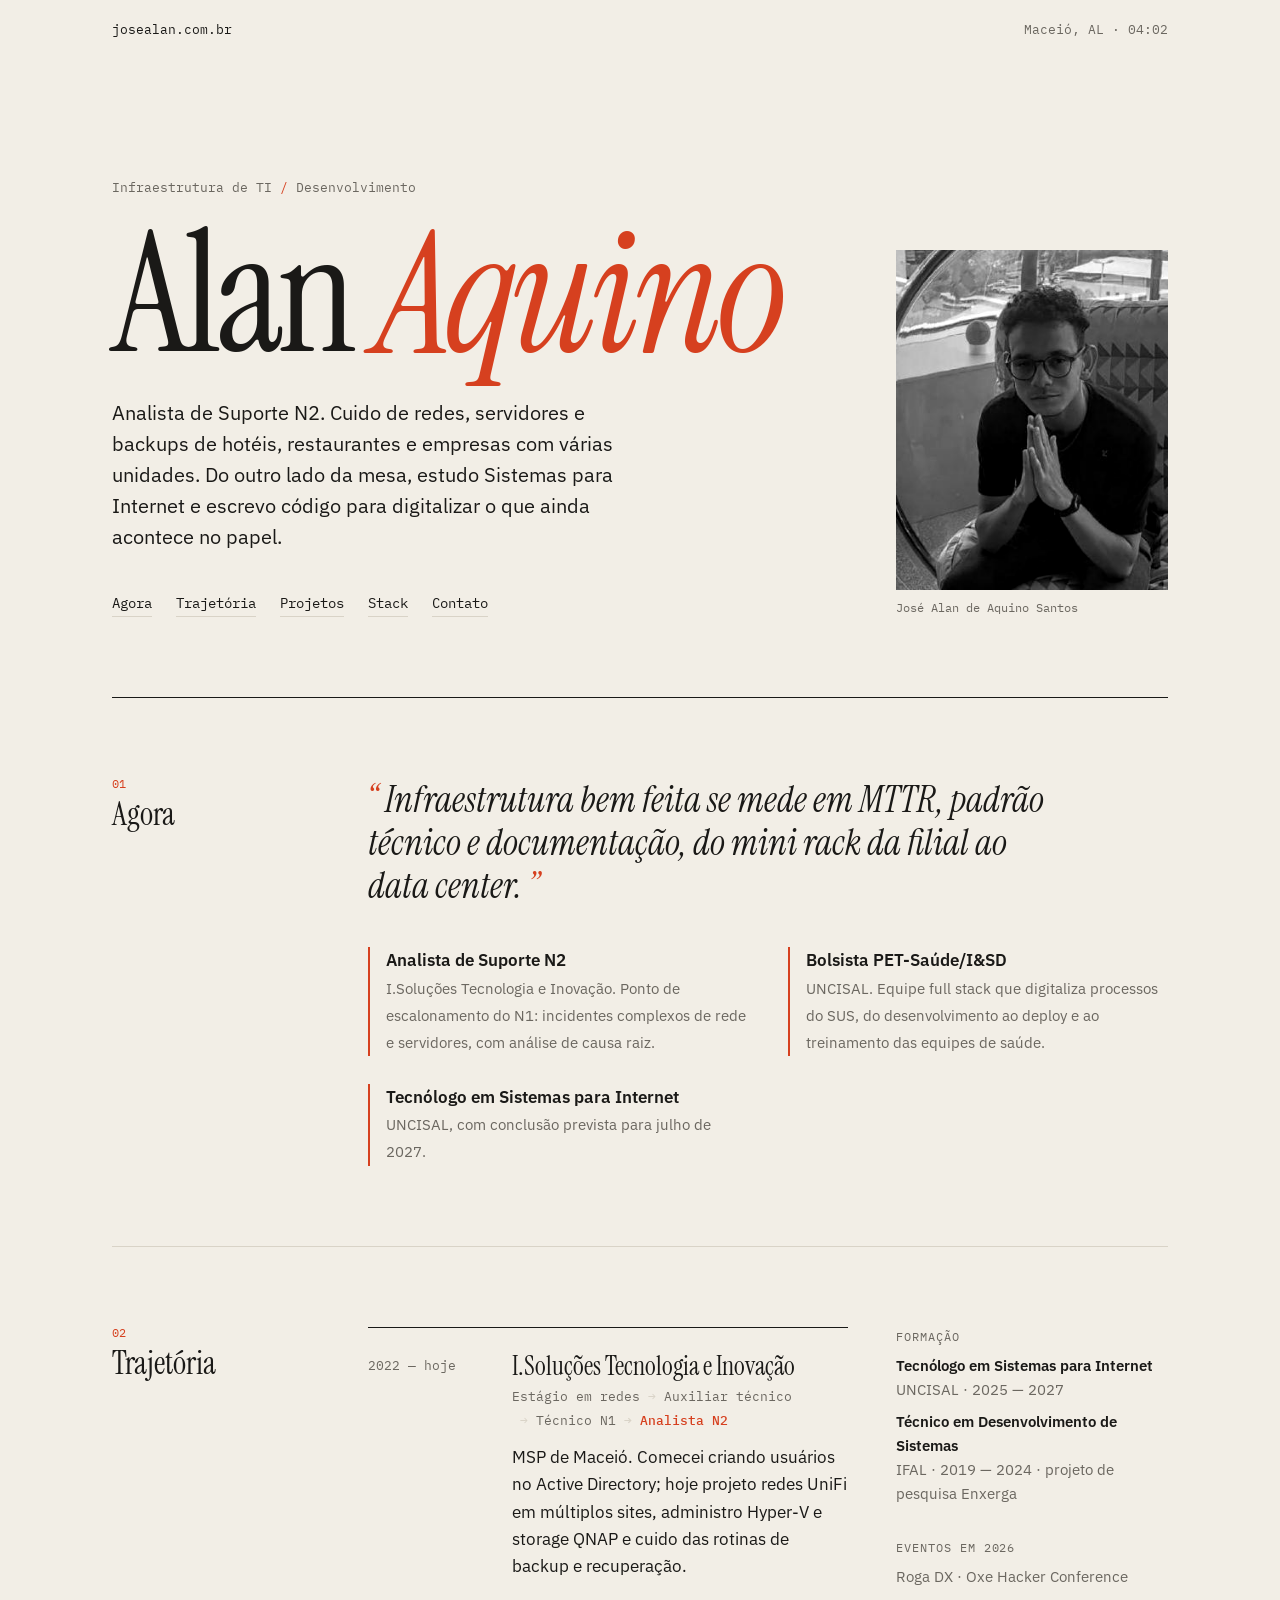
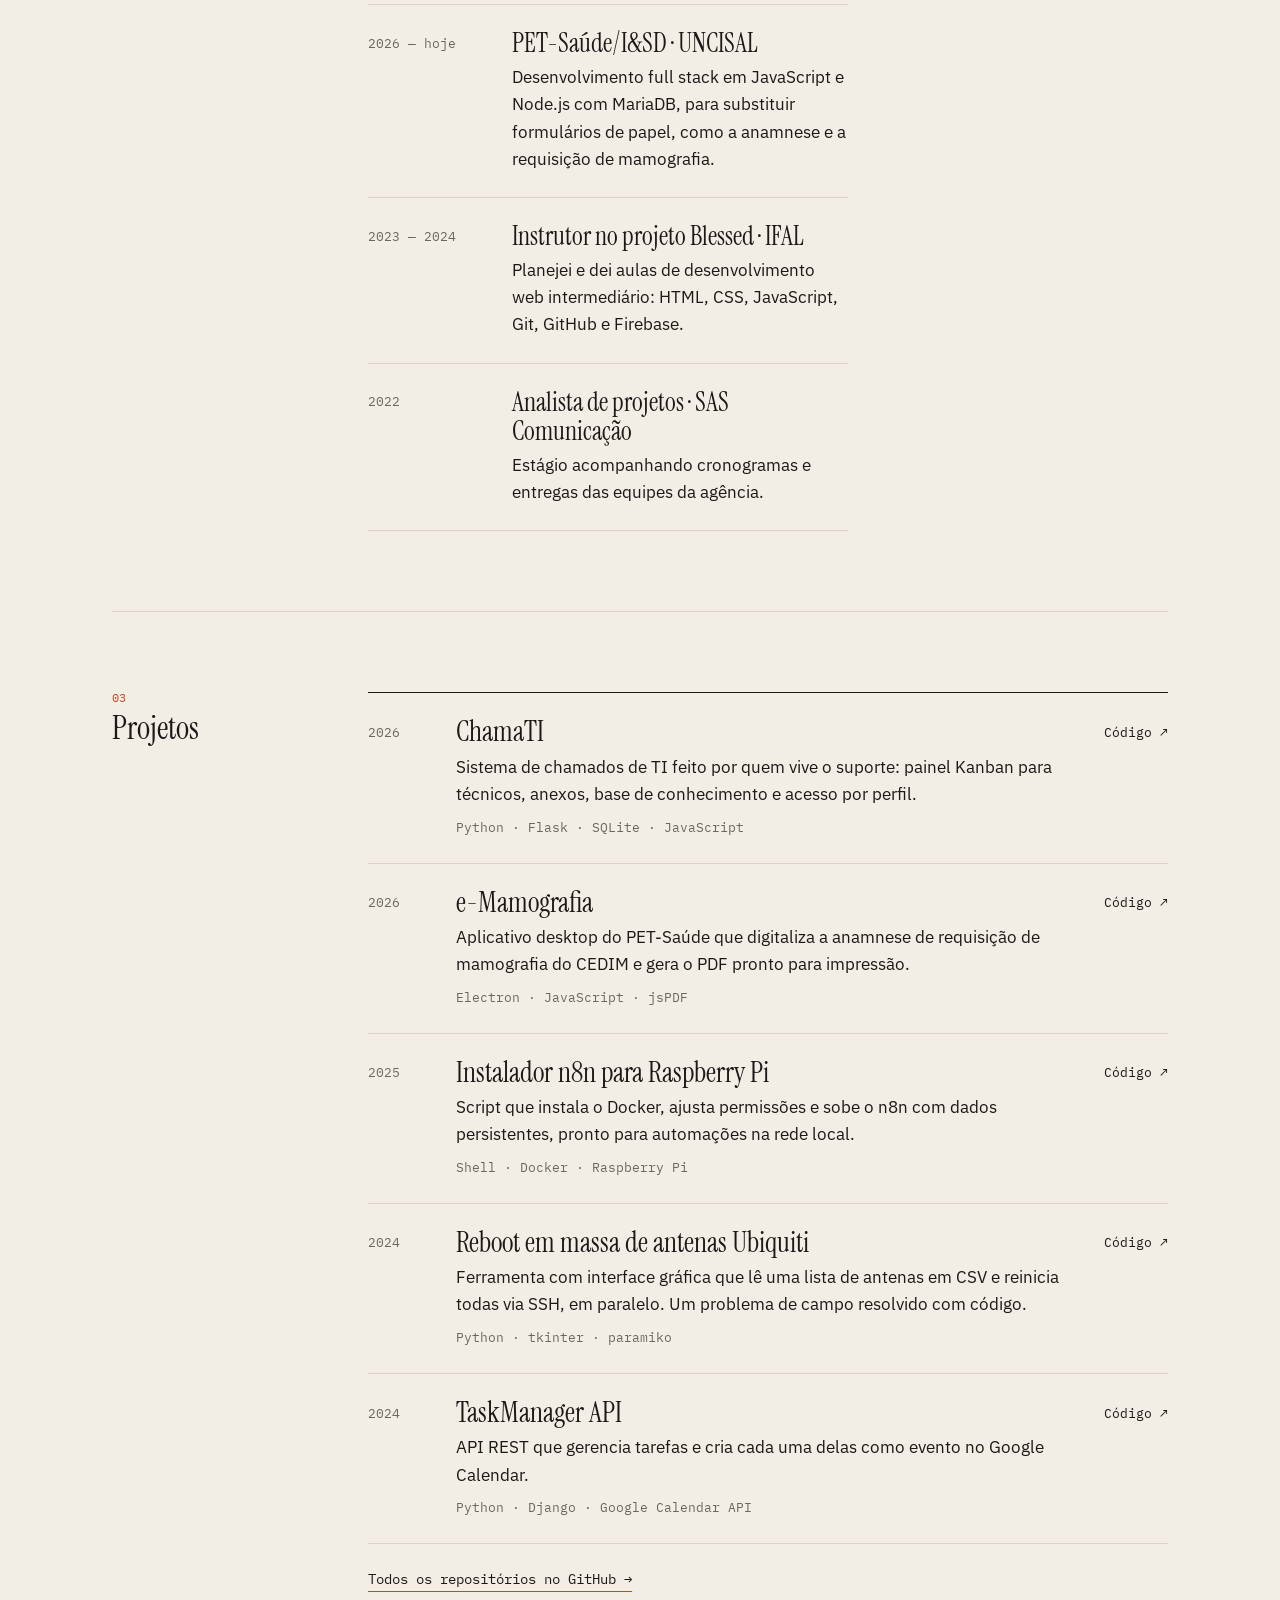
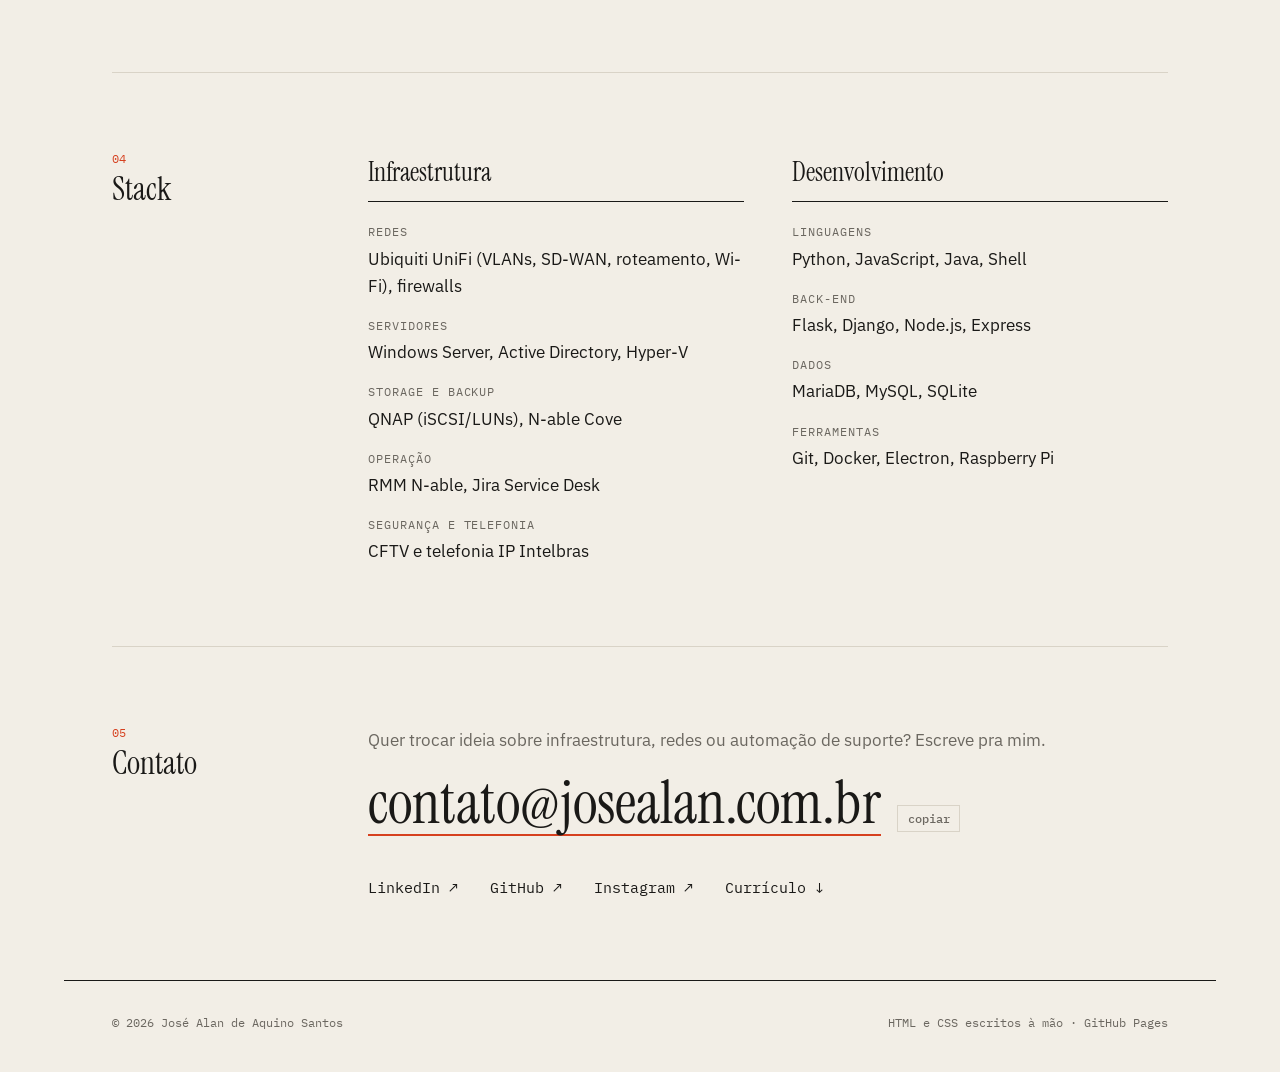
==== index.html @ c4f011cf "Primeira versão do site josealan.com.br Co-Authored-By: Claude Opus 5 <noreply@anthropic.com>" ====
<!DOCTYPE html>
<html lang="pt-BR">
<head>
  <meta charset="UTF-8">
  <meta name="viewport" content="width=device-width, initial-scale=1.0">
  <title>Alan Aquino — Infraestrutura de TI e desenvolvimento</title>
  <meta name="description" content="Alan Aquino, Analista de Suporte N2 em infraestrutura de TI e estudante de Sistemas para Internet na UNCISAL. Redes, servidores e código, em Maceió.">
  <meta name="author" content="José Alan de Aquino Santos">
  <link rel="canonical" href="https://josealan.com.br/">

  <meta property="og:type" content="profile">
  <meta property="og:title" content="Alan Aquino — Infraestrutura de TI e desenvolvimento">
  <meta property="og:description" content="Redes, servidores e código. Do mini rack ao data center. Maceió, AL.">
  <meta property="og:url" content="https://josealan.com.br/">
  <meta property="og:image" content="https://josealan.com.br/assets/alan.jpg">
  <meta property="og:locale" content="pt_BR">
  <meta name="theme-color" content="#f2eee6" media="(prefers-color-scheme: light)">
  <meta name="theme-color" content="#151412" media="(prefers-color-scheme: dark)">

  <link rel="icon" href="favicon.svg" type="image/svg+xml">
  <link rel="preconnect" href="https://fonts.googleapis.com">
  <link rel="preconnect" href="https://fonts.gstatic.com" crossorigin>
  <link href="https://fonts.googleapis.com/css2?family=IBM+Plex+Mono:wght@400;500&family=IBM+Plex+Sans:wght@400;500;600&family=Instrument+Serif:ital@0;1&display=swap" rel="stylesheet">
  <link rel="stylesheet" href="style.css">
</head>
<body>

  <header class="barra">
    <a href="/" class="barra-dominio">josealan.com.br</a>
    <span class="barra-local">Maceió, AL · <time id="relogio">--:--</time></span>
  </header>

  <main>

    <!-- ============ ABERTURA ============ -->
    <section class="abertura">
      <div class="abertura-texto">
        <p class="status">Infraestrutura de TI <span class="sep">/</span> Desenvolvimento</p>
        <h1>Alan <em>Aquino</em></h1>
        <p class="manifesto">
          Analista de Suporte N2. Cuido de redes, servidores e backups de hotéis,
          restaurantes e empresas com várias unidades. Do outro lado da mesa, estudo
          Sistemas para Internet e escrevo código para digitalizar o que ainda
          acontece no papel.
        </p>
        <nav class="atalhos" aria-label="Seções">
          <a href="#agora">Agora</a>
          <a href="#trajetoria">Trajetória</a>
          <a href="#projetos">Projetos</a>
          <a href="#stack">Stack</a>
          <a href="#contato">Contato</a>
        </nav>
      </div>

      <figure class="retrato">
        <img src="assets/alan.jpg" alt="Foto de Alan Aquino em preto e branco" width="400" height="400">
        <figcaption>José Alan de Aquino Santos</figcaption>
      </figure>
    </section>

    <!-- ============ AGORA ============ -->
    <section id="agora" class="bloco">
      <h2 class="rotulo"><span>01</span>Agora</h2>
      <div>
        <blockquote class="citacao">
          Infraestrutura bem feita se mede em MTTR, padrão técnico e documentação,
          do mini rack da filial ao data center.
        </blockquote>
        <ul class="agora">
          <li>
            <strong>Analista de Suporte N2</strong>
            <span>I.Soluções Tecnologia e Inovação. Ponto de escalonamento do N1: incidentes complexos de rede e servidores, com análise de causa raiz.</span>
          </li>
          <li>
            <strong>Bolsista PET-Saúde/I&amp;SD</strong>
            <span>UNCISAL. Equipe full stack que digitaliza processos do SUS, do desenvolvimento ao deploy e ao treinamento das equipes de saúde.</span>
          </li>
          <li>
            <strong>Tecnólogo em Sistemas para Internet</strong>
            <span>UNCISAL, com conclusão prevista para julho de 2027.</span>
          </li>
        </ul>
      </div>
    </section>

    <!-- ============ TRAJETÓRIA ============ -->
    <section id="trajetoria" class="bloco">
      <h2 class="rotulo"><span>02</span>Trajetória</h2>

      <div class="trajetoria">
        <ol class="linha-tempo">
          <li>
            <span class="periodo">2022 — hoje</span>
            <div>
              <h3>I.Soluções Tecnologia e Inovação</h3>
              <p class="subida">
                <span>Estágio em redes</span>
                <span>Auxiliar técnico</span>
                <span>Técnico N1</span>
                <span class="atual">Analista N2</span>
              </p>
              <p>MSP de Maceió. Comecei criando usuários no Active Directory; hoje projeto redes UniFi em múltiplos sites, administro Hyper-V e storage QNAP e cuido das rotinas de backup e recuperação.</p>
            </div>
          </li>
          <li>
            <span class="periodo">2026 — hoje</span>
            <div>
              <h3>PET-Saúde/I&amp;SD · UNCISAL</h3>
              <p>Desenvolvimento full stack em JavaScript e Node.js com MariaDB, para substituir formulários de papel, como a anamnese e a requisição de mamografia.</p>
            </div>
          </li>
          <li>
            <span class="periodo">2023 — 2024</span>
            <div>
              <h3>Instrutor no projeto Blessed · IFAL</h3>
              <p>Planejei e dei aulas de desenvolvimento web intermediário: HTML, CSS, JavaScript, Git, GitHub e Firebase.</p>
            </div>
          </li>
          <li>
            <span class="periodo">2022</span>
            <div>
              <h3>Analista de projetos · SAS Comunicação</h3>
              <p>Estágio acompanhando cronogramas e entregas das equipes da agência.</p>
            </div>
          </li>
        </ol>

        <dl class="formacao">
          <div>
            <dt>Formação</dt>
            <dd><strong>Tecnólogo em Sistemas para Internet</strong><br>UNCISAL · 2025 — 2027</dd>
            <dd><strong>Técnico em Desenvolvimento de Sistemas</strong><br>IFAL · 2019 — 2024 · projeto de pesquisa Enxerga</dd>
          </div>
          <div>
            <dt>Eventos em 2026</dt>
            <dd>Roga DX · Oxe Hacker Conference</dd>
          </div>
        </dl>
      </div>
    </section>

    <!-- ============ PROJETOS ============ -->
    <section id="projetos" class="bloco">
      <h2 class="rotulo"><span>03</span>Projetos</h2>

      <ol class="projetos">
        <li class="projeto">
          <span class="projeto-ano">2026</span>
          <div class="projeto-corpo">
            <h3>ChamaTI</h3>
            <p>Sistema de chamados de TI feito por quem vive o suporte: painel Kanban para técnicos, anexos, base de conhecimento e acesso por perfil.</p>
            <p class="projeto-stack">Python · Flask · SQLite · JavaScript</p>
          </div>
          <div class="projeto-links">
            <a href="https://github.com/Alanz0ka/ChamaTI" target="_blank" rel="noopener">Código ↗</a>
          </div>
        </li>

        <li class="projeto">
          <span class="projeto-ano">2026</span>
          <div class="projeto-corpo">
            <h3>e-Mamografia</h3>
            <p>Aplicativo desktop do PET-Saúde que digitaliza a anamnese de requisição de mamografia do CEDIM e gera o PDF pronto para impressão.</p>
            <p class="projeto-stack">Electron · JavaScript · jsPDF</p>
          </div>
          <div class="projeto-links">
            <a href="https://github.com/Alanz0ka/e-Mamografia" target="_blank" rel="noopener">Código ↗</a>
          </div>
        </li>

        <li class="projeto">
          <span class="projeto-ano">2025</span>
          <div class="projeto-corpo">
            <h3>Instalador n8n para Raspberry Pi</h3>
            <p>Script que instala o Docker, ajusta permissões e sobe o n8n com dados persistentes, pronto para automações na rede local.</p>
            <p class="projeto-stack">Shell · Docker · Raspberry Pi</p>
          </div>
          <div class="projeto-links">
            <a href="https://github.com/Alanz0ka/Script-n8n-docker" target="_blank" rel="noopener">Código ↗</a>
          </div>
        </li>

        <li class="projeto">
          <span class="projeto-ano">2024</span>
          <div class="projeto-corpo">
            <h3>Reboot em massa de antenas Ubiquiti</h3>
            <p>Ferramenta com interface gráfica que lê uma lista de antenas em CSV e reinicia todas via SSH, em paralelo. Um problema de campo resolvido com código.</p>
            <p class="projeto-stack">Python · tkinter · paramiko</p>
          </div>
          <div class="projeto-links">
            <a href="https://github.com/Alanz0ka/reboot-ubiquiti-ssh" target="_blank" rel="noopener">Código ↗</a>
          </div>
        </li>

        <li class="projeto">
          <span class="projeto-ano">2024</span>
          <div class="projeto-corpo">
            <h3>TaskManager API</h3>
            <p>API REST que gerencia tarefas e cria cada uma delas como evento no Google Calendar.</p>
            <p class="projeto-stack">Python · Django · Google Calendar API</p>
          </div>
          <div class="projeto-links">
            <a href="https://github.com/Alanz0ka/TaskManager" target="_blank" rel="noopener">Código ↗</a>
          </div>
        </li>
      </ol>

      <a class="mais" href="https://github.com/Alanz0ka?tab=repositories" target="_blank" rel="noopener">
        Todos os repositórios no GitHub <span aria-hidden="true">→</span>
      </a>
    </section>

    <!-- ============ STACK ============ -->
    <section id="stack" class="bloco">
      <h2 class="rotulo"><span>04</span>Stack</h2>
      <div class="stack">
        <div>
          <h3 class="stack-titulo">Infraestrutura</h3>
          <dl class="ferramentas">
            <div><dt>Redes</dt><dd>Ubiquiti UniFi (VLANs, SD-WAN, roteamento, Wi-Fi), firewalls</dd></div>
            <div><dt>Servidores</dt><dd>Windows Server, Active Directory, Hyper-V</dd></div>
            <div><dt>Storage e backup</dt><dd>QNAP (iSCSI/LUNs), N-able Cove</dd></div>
            <div><dt>Operação</dt><dd>RMM N-able, Jira Service Desk</dd></div>
            <div><dt>Segurança e telefonia</dt><dd>CFTV e telefonia IP Intelbras</dd></div>
          </dl>
        </div>
        <div>
          <h3 class="stack-titulo">Desenvolvimento</h3>
          <dl class="ferramentas">
            <div><dt>Linguagens</dt><dd>Python, JavaScript, Java, Shell</dd></div>
            <div><dt>Back-end</dt><dd>Flask, Django, Node.js, Express</dd></div>
            <div><dt>Dados</dt><dd>MariaDB, MySQL, SQLite</dd></div>
            <div><dt>Ferramentas</dt><dd>Git, Docker, Electron, Raspberry Pi</dd></div>
          </dl>
        </div>
      </div>
    </section>

    <!-- ============ CONTATO ============ -->
    <section id="contato" class="bloco">
      <h2 class="rotulo"><span>05</span>Contato</h2>
      <div class="contato">
        <p class="contato-chamada">Quer trocar ideia sobre infraestrutura, redes ou automação de suporte? Escreve pra mim.</p>
        <div class="email">
          <a href="mailto:contato@josealan.com.br" class="email-link">contato@josealan.com.br</a>
          <button type="button" class="copiar" data-copiar="contato@josealan.com.br">copiar</button>
        </div>
        <ul class="redes">
          <li><a href="https://www.linkedin.com/in/josealandeaquinosantos/" target="_blank" rel="noopener">LinkedIn ↗</a></li>
          <li><a href="https://github.com/Alanz0ka" target="_blank" rel="noopener">GitHub ↗</a></li>
          <li><a href="https://www.instagram.com/lanzoka.dev/" target="_blank" rel="noopener">Instagram ↗</a></li>
          <li><a href="https://drive.google.com/uc?export=download&amp;id=14lm5nJvpUezEFCo9PQNAXVbqBqvDY-wQ" target="_blank" rel="noopener">Currículo ↓</a></li>
        </ul>
      </div>
    </section>

  </main>

  <footer class="rodape">
    <span>© <span id="ano">2026</span> José Alan de Aquino Santos</span>
    <span>HTML e CSS escritos à mão · GitHub Pages</span>
  </footer>

  <script src="script.js" defer></script>
</body>
</html>
---- style.css ----
/* ------------------------------------------------------------
   josealan.com.br
   Papel + tinta + um vermelho. Nada de gradiente.
   ------------------------------------------------------------ */

:root {
  --papel: #f2eee6;
  --tinta: #1a1917;
  --lapis: #6b6760;
  --linha: #d9d3c7;
  --marca: #d6401f;

  --serif: "Instrument Serif", Georgia, "Times New Roman", serif;
  --sans: "IBM Plex Sans", system-ui, -apple-system, sans-serif;
  --mono: "IBM Plex Mono", ui-monospace, "SF Mono", Menlo, monospace;

  --largura: 72rem;
  --margem: clamp(1.25rem, 4vw, 3rem);
}

@media (prefers-color-scheme: dark) {
  :root {
    --papel: #151412;
    --tinta: #ece7dc;
    --lapis: #9a948a;
    --linha: #2e2c28;
    --marca: #ff6a45;
  }
}

*, *::before, *::after { box-sizing: border-box; }

html { scroll-behavior: smooth; }

body {
  margin: 0;
  background: var(--papel);
  color: var(--tinta);
  font-family: var(--sans);
  font-size: 1.0625rem;
  line-height: 1.6;
  -webkit-font-smoothing: antialiased;
}

::selection { background: var(--marca); color: var(--papel); }

a { color: inherit; }

:focus-visible {
  outline: 2px solid var(--marca);
  outline-offset: 3px;
}

/* ---------- Barra superior ---------- */

.barra {
  display: flex;
  justify-content: space-between;
  gap: 1rem;
  max-width: var(--largura);
  margin: 0 auto;
  padding: 1.25rem var(--margem);
  font-family: var(--mono);
  font-size: 0.8125rem;
  color: var(--lapis);
}

.barra-dominio { text-decoration: none; color: var(--tinta); }

main {
  max-width: var(--largura);
  margin: 0 auto;
  padding: 0 var(--margem);
}

/* ---------- Abertura ---------- */

.abertura {
  display: grid;
  grid-template-columns: 1fr auto;
  align-items: end;
  gap: clamp(2rem, 6vw, 5rem);
  padding: clamp(3rem, 10vw, 7rem) 0 clamp(3rem, 7vw, 5rem);
  border-bottom: 1px solid var(--tinta);
}

.status {
  display: inline-flex;
  align-items: center;
  gap: 0.5rem;
  margin: 0 0 1.5rem;
  font-family: var(--mono);
  font-size: 0.8125rem;
  color: var(--lapis);
}

.status .sep { color: var(--marca); }

h1 {
  margin: 0;
  font-family: var(--serif);
  font-weight: 400;
  font-size: clamp(4rem, 14vw, 10.5rem);
  line-height: 0.85;
  letter-spacing: -0.03em;
}

h1 em {
  font-style: italic;
  color: var(--marca);
}

.manifesto {
  max-width: 34rem;
  margin: 2rem 0 0;
  font-size: clamp(1.0625rem, 1.6vw, 1.25rem);
  line-height: 1.55;
}

.atalhos {
  display: flex;
  flex-wrap: wrap;
  gap: 0.25rem 1.5rem;
  margin-top: 2.5rem;
  font-family: var(--mono);
  font-size: 0.875rem;
}

.atalhos a {
  text-decoration: none;
  border-bottom: 1px solid var(--linha);
  padding-bottom: 1px;
}

.atalhos a:hover { border-color: var(--marca); color: var(--marca); }

.retrato {
  margin: 0;
  width: clamp(11rem, 22vw, 17rem);
}

.retrato img {
  display: block;
  width: 100%;
  height: auto;
  aspect-ratio: 4 / 5;
  object-fit: cover;
  object-position: 50% 30%;
  filter: grayscale(1) contrast(1.05);
}

.retrato figcaption {
  margin-top: 0.5rem;
  font-family: var(--mono);
  font-size: 0.75rem;
  color: var(--lapis);
}

/* ---------- Blocos numerados ---------- */

.bloco {
  display: grid;
  grid-template-columns: 14rem 1fr;
  gap: 1.5rem 2rem;
  padding: clamp(3rem, 7vw, 5rem) 0;
  border-bottom: 1px solid var(--linha);
  scroll-margin-top: 1rem;
}

.bloco:last-child { border-bottom: 0; }

.rotulo {
  margin: 0;
  font-family: var(--serif);
  font-weight: 400;
  font-size: 2rem;
  line-height: 1;
}

.rotulo span {
  display: block;
  margin-bottom: 0.5rem;
  font-family: var(--mono);
  font-size: 0.75rem;
  color: var(--marca);
}

/* ---------- Agora ---------- */

.agora {
  margin: 0;
  padding: 0;
  list-style: none;
  display: grid;
  grid-template-columns: repeat(auto-fit, minmax(17rem, 1fr));
  gap: 1.75rem 2.5rem;
}

.agora li {
  padding-left: 1rem;
  border-left: 2px solid var(--marca);
}

.agora strong {
  display: block;
  font-weight: 600;
}

.agora span { color: var(--lapis); font-size: 0.9375rem; }

.citacao {
  margin: 0 0 2.5rem;
  max-width: 44rem;
  font-family: var(--serif);
  font-style: italic;
  font-size: clamp(1.5rem, 3.2vw, 2.25rem);
  line-height: 1.2;
}

.citacao::before { content: "“"; color: var(--marca); }
.citacao::after { content: "”"; color: var(--marca); }

/* ---------- Trajetória ---------- */

.trajetoria {
  display: grid;
  grid-template-columns: 1fr 17rem;
  gap: 2.5rem 3rem;
}

.linha-tempo {
  margin: 0;
  padding: 0;
  list-style: none;
  border-top: 1px solid var(--tinta);
}

.linha-tempo > li {
  display: grid;
  grid-template-columns: 7.5rem 1fr;
  gap: 0.25rem 1.5rem;
  padding: 1.5rem 0;
  border-bottom: 1px solid var(--linha);
}

.periodo {
  font-family: var(--mono);
  font-size: 0.8125rem;
  color: var(--lapis);
  padding-top: 0.3rem;
}

.linha-tempo h3 {
  margin: 0 0 0.35rem;
  font-family: var(--serif);
  font-weight: 400;
  font-size: 1.6rem;
  line-height: 1.15;
}

.linha-tempo p { margin: 0; max-width: 38rem; }

.subida {
  display: flex;
  flex-wrap: wrap;
  gap: 0.25rem 0;
  margin: 0.15rem 0 0.75rem !important;
  font-family: var(--mono);
  font-size: 0.8125rem;
  color: var(--lapis);
}

.subida span + span::before {
  content: "→";
  margin: 0 0.5rem;
  color: var(--linha);
}

.subida .atual { color: var(--marca); font-weight: 500; }

.formacao { margin: 0; display: grid; gap: 2rem; align-content: start; }

.formacao dt {
  font-family: var(--mono);
  font-size: 0.75rem;
  text-transform: uppercase;
  letter-spacing: 0.08em;
  color: var(--lapis);
}

.formacao dd {
  margin: 0.5rem 0 0;
  font-size: 0.9375rem;
  color: var(--lapis);
}

.formacao dd strong { color: var(--tinta); font-weight: 600; }

/* ---------- Stack ---------- */

.stack {
  display: grid;
  grid-template-columns: repeat(auto-fit, minmax(19rem, 1fr));
  gap: 2.5rem 3rem;
}

.stack-titulo {
  margin: 0 0 1.25rem;
  padding-bottom: 0.5rem;
  border-bottom: 1px solid var(--tinta);
  font-family: var(--serif);
  font-weight: 400;
  font-size: 1.6rem;
}

.stack .ferramentas { grid-template-columns: 1fr; gap: 1rem; }

/* ---------- Projetos ---------- */

.projetos {
  margin: 0;
  padding: 0;
  list-style: none;
  border-top: 1px solid var(--tinta);
}

.projeto {
  display: grid;
  grid-template-columns: 4rem 1fr auto;
  gap: 0.5rem 1.5rem;
  padding: 1.5rem 0;
  border-bottom: 1px solid var(--linha);
  transition: padding 0.2s ease;
}

.projeto:hover { padding-left: 0.75rem; }

.projeto-ano {
  font-family: var(--mono);
  font-size: 0.8125rem;
  color: var(--lapis);
  padding-top: 0.35rem;
}

.projeto h3 {
  margin: 0 0 0.35rem;
  font-family: var(--serif);
  font-weight: 400;
  font-size: 1.75rem;
  line-height: 1.1;
}

.projeto:hover h3 { color: var(--marca); }

.projeto p {
  margin: 0;
  max-width: 40rem;
}

.projeto-stack {
  margin-top: 0.6rem !important;
  font-family: var(--mono);
  font-size: 0.8125rem;
  color: var(--lapis);
}

.projeto-links {
  display: flex;
  flex-direction: column;
  align-items: flex-end;
  gap: 0.35rem;
  padding-top: 0.35rem;
  font-family: var(--mono);
  font-size: 0.8125rem;
  white-space: nowrap;
}

.projeto-links a { text-decoration: none; }
.projeto-links a:hover { color: var(--marca); text-decoration: underline; }

.mais {
  grid-column: 2;
  justify-self: start;
  font-family: var(--mono);
  font-size: 0.875rem;
  text-decoration: none;
  border-bottom: 1px solid var(--marca);
}

.mais:hover { color: var(--marca); }

/* ---------- Ferramentas ---------- */

.ferramentas {
  margin: 0;
  display: grid;
  grid-template-columns: repeat(auto-fit, minmax(13rem, 1fr));
  gap: 1.75rem 2rem;
}

.ferramentas dt {
  font-family: var(--mono);
  font-size: 0.75rem;
  text-transform: uppercase;
  letter-spacing: 0.08em;
  color: var(--lapis);
}

.ferramentas dd { margin: 0.25rem 0 0; }

/* ---------- Contato ---------- */

.contato-chamada {
  margin: 0 0 1rem;
  color: var(--lapis);
}

.email {
  display: flex;
  flex-wrap: wrap;
  align-items: baseline;
  gap: 0.5rem 1rem;
}

.email-link {
  font-family: var(--serif);
  font-size: clamp(1.75rem, 5.5vw, 3.75rem);
  line-height: 1.1;
  text-decoration: none;
  overflow-wrap: anywhere;
  background-image: linear-gradient(var(--marca), var(--marca));
  background-size: 100% 2px;
  background-position: 0 100%;
  background-repeat: no-repeat;
}

.email-link:hover { color: var(--marca); }

.copiar {
  font: 500 0.75rem var(--mono);
  color: var(--lapis);
  background: none;
  border: 1px solid var(--linha);
  padding: 0.3rem 0.6rem;
  cursor: pointer;
}

.copiar:hover { color: var(--tinta); border-color: var(--tinta); }

.redes {
  display: flex;
  flex-wrap: wrap;
  gap: 0.5rem 2rem;
  margin: 2.5rem 0 0;
  padding: 0;
  list-style: none;
  font-family: var(--mono);
  font-size: 0.9375rem;
}

.redes a { text-decoration: none; }
.redes a:hover { color: var(--marca); text-decoration: underline; }

/* ---------- Rodapé ---------- */

.rodape {
  display: flex;
  flex-wrap: wrap;
  justify-content: space-between;
  gap: 0.5rem 1rem;
  max-width: var(--largura);
  margin: 0 auto;
  padding: 2rem var(--margem) 2.5rem;
  border-top: 1px solid var(--tinta);
  font-family: var(--mono);
  font-size: 0.75rem;
  color: var(--lapis);
}

/* ---------- Telas menores ---------- */

@media (max-width: 64rem) {
  .trajetoria { grid-template-columns: 1fr; }
}

@media (max-width: 52rem) {
  .bloco { grid-template-columns: 1fr; }
  .mais { grid-column: 1; }
}

@media (max-width: 40rem) {
  .abertura { grid-template-columns: 1fr; }
  .retrato { order: -1; width: 8rem; }
  .projeto,
  .linha-tempo > li { grid-template-columns: 1fr; }
  .projeto-links { flex-direction: row; align-items: flex-start; gap: 1.25rem; }
  .projeto:hover { padding-left: 0; }
}

@media (prefers-reduced-motion: reduce) {
  html { scroll-behavior: auto; }
  .projeto { transition: none; }
}
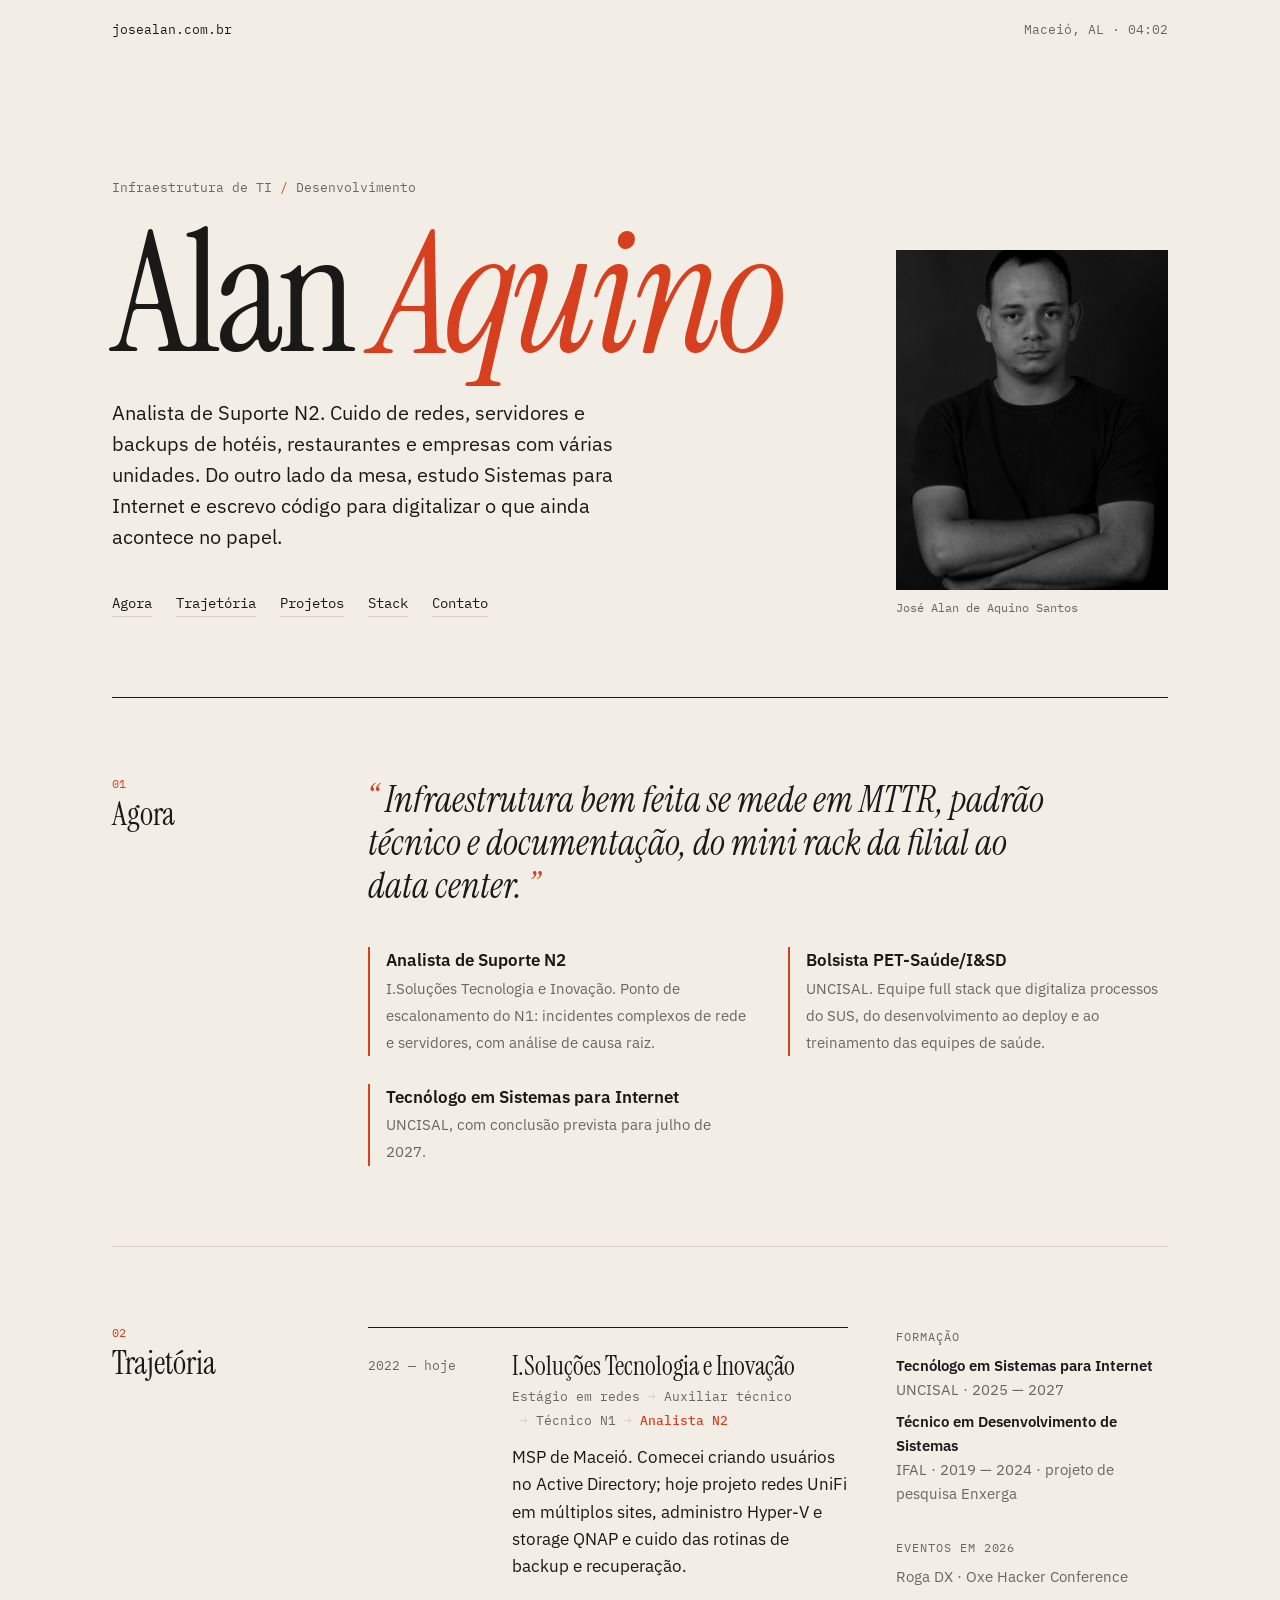
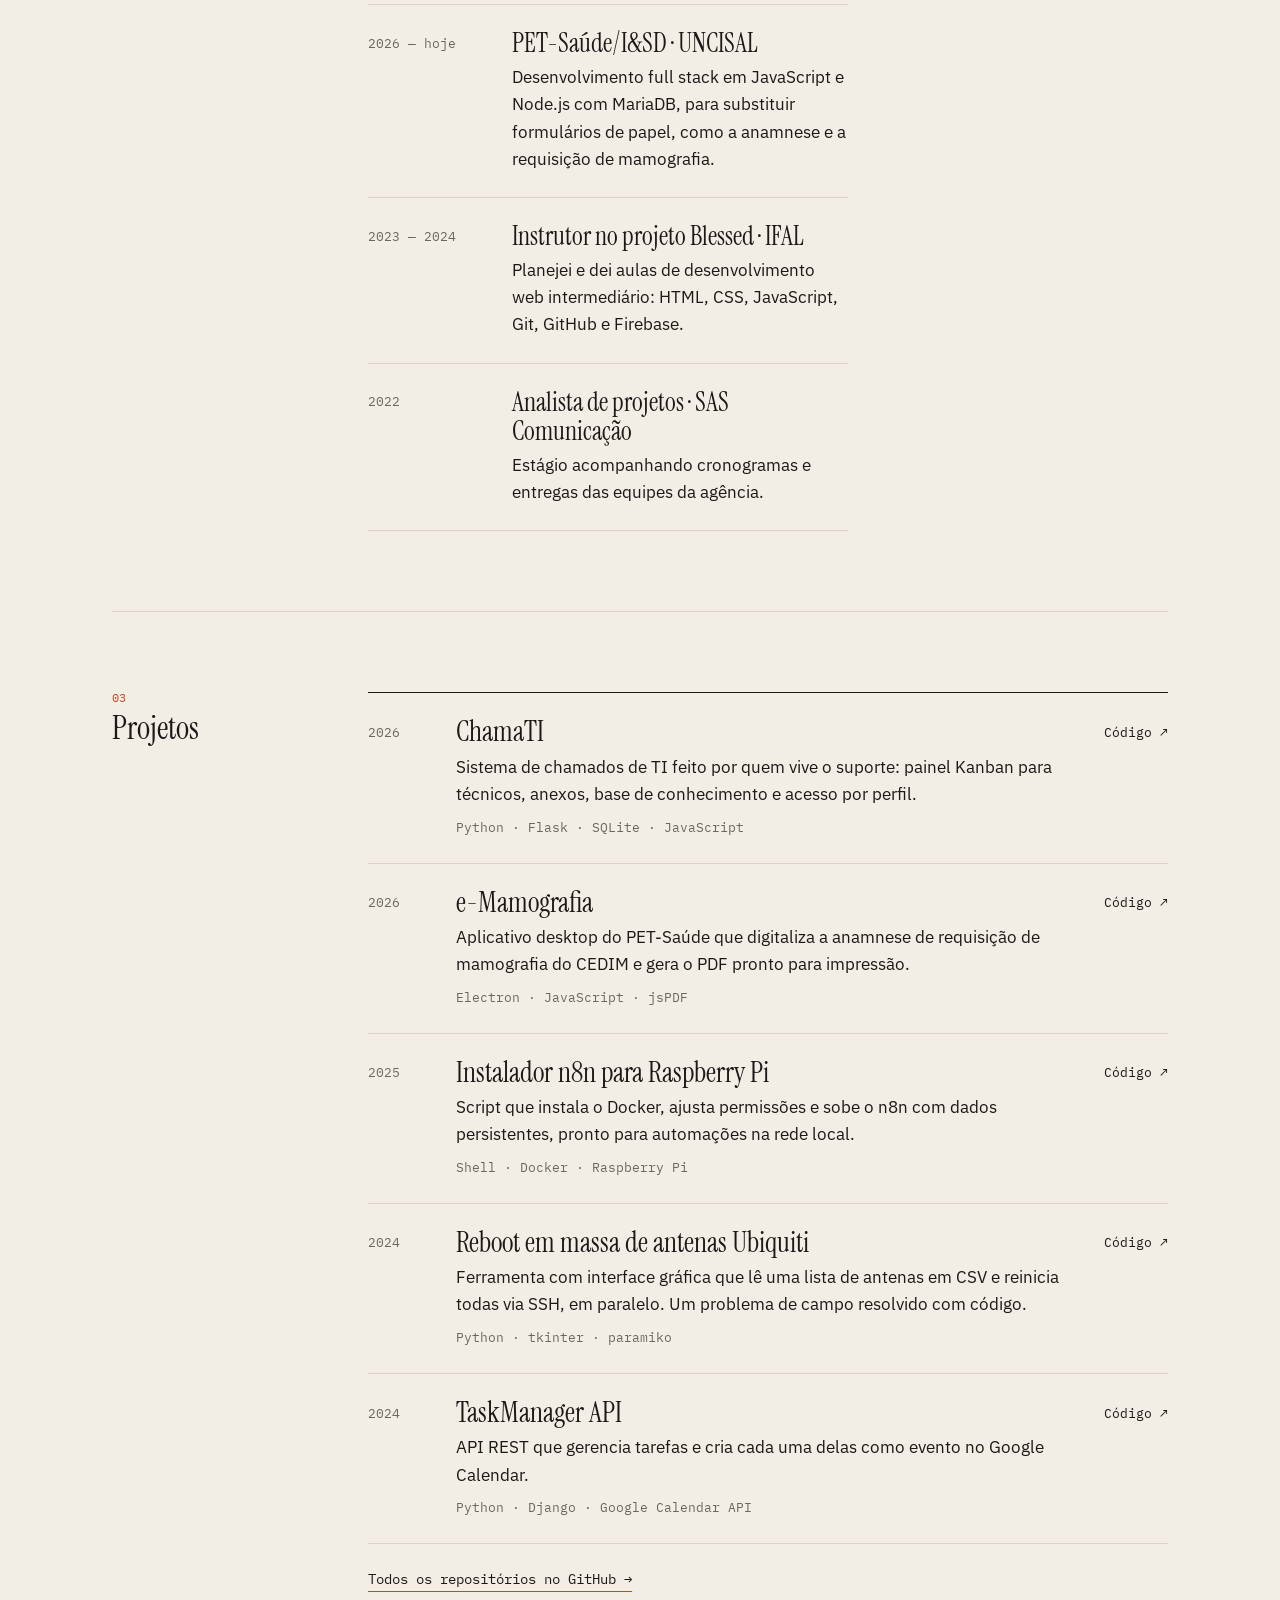
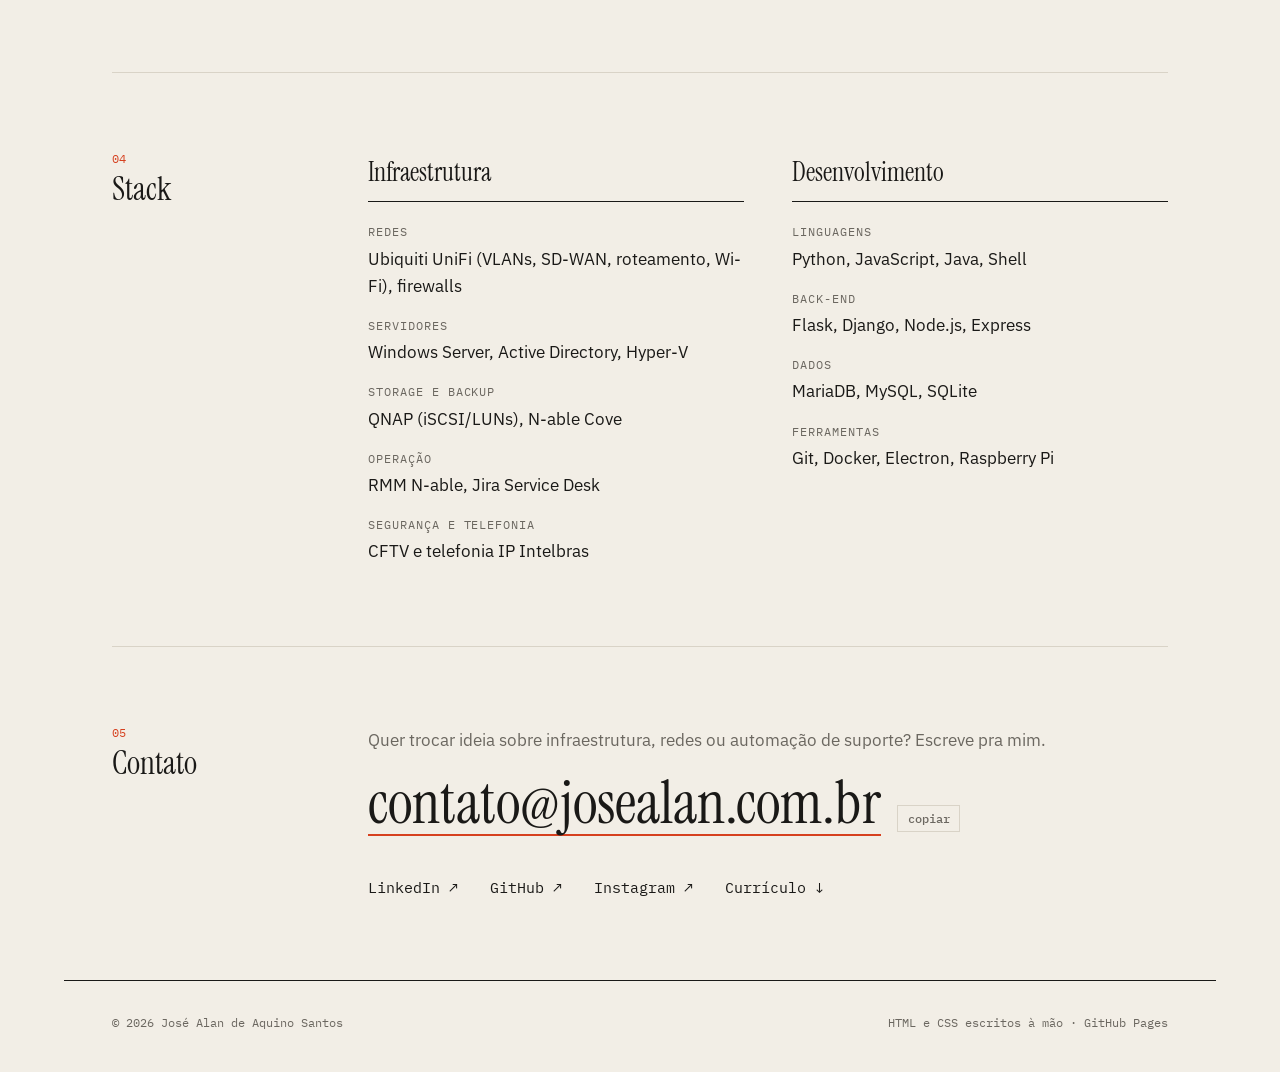
==== commit 5bb2864c: "Troca a foto pela foto de perfil atual do LinkedIn Co-Authored-By: Claude Opus 5 <noreply@anthropic." ====
--- a/index.html
+++ b/index.html
@@ -12,7 +12,7 @@
   <meta property="og:title" content="Alan Aquino — Infraestrutura de TI e desenvolvimento">
   <meta property="og:description" content="Redes, servidores e código. Do mini rack ao data center. Maceió, AL.">
   <meta property="og:url" content="https://josealan.com.br/">
-  <meta property="og:image" content="https://josealan.com.br/assets/alan.jpg">
+  <meta property="og:image" content="https://josealan.com.br/assets/alan-aquino.jpg">
   <meta property="og:locale" content="pt_BR">
   <meta name="theme-color" content="#f2eee6" media="(prefers-color-scheme: light)">
   <meta name="theme-color" content="#151412" media="(prefers-color-scheme: dark)">
@@ -53,7 +53,7 @@
       </div>
 
       <figure class="retrato">
-        <img src="assets/alan.jpg" alt="Foto de Alan Aquino em preto e branco" width="400" height="400">
+        <img src="assets/alan-aquino.jpg" alt="Foto de Alan Aquino em preto e branco" width="600" height="750">
         <figcaption>José Alan de Aquino Santos</figcaption>
       </figure>
     </section>
--- a/style.css
+++ b/style.css
@@ -145,7 +145,7 @@
   height: auto;
   aspect-ratio: 4 / 5;
   object-fit: cover;
-  object-position: 50% 30%;
+  object-position: 50% 0;
   filter: grayscale(1) contrast(1.05);
 }
 
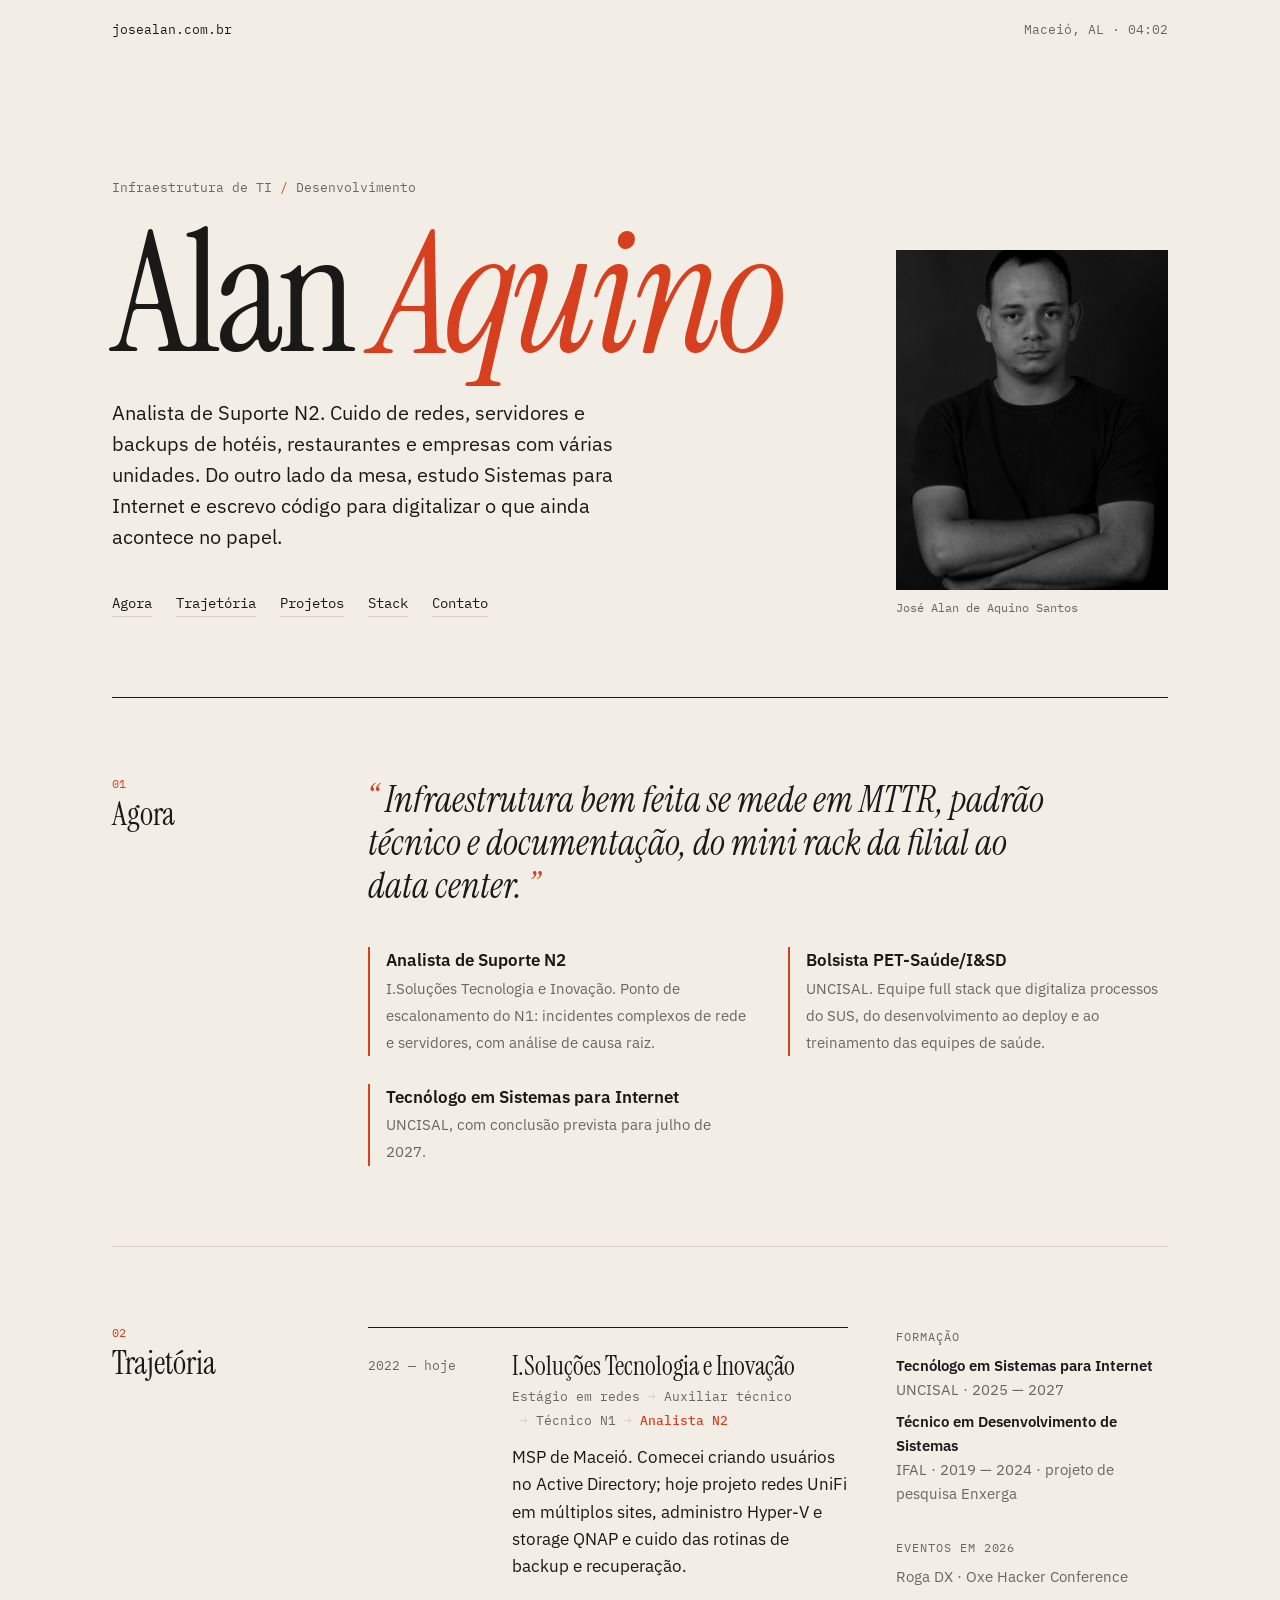
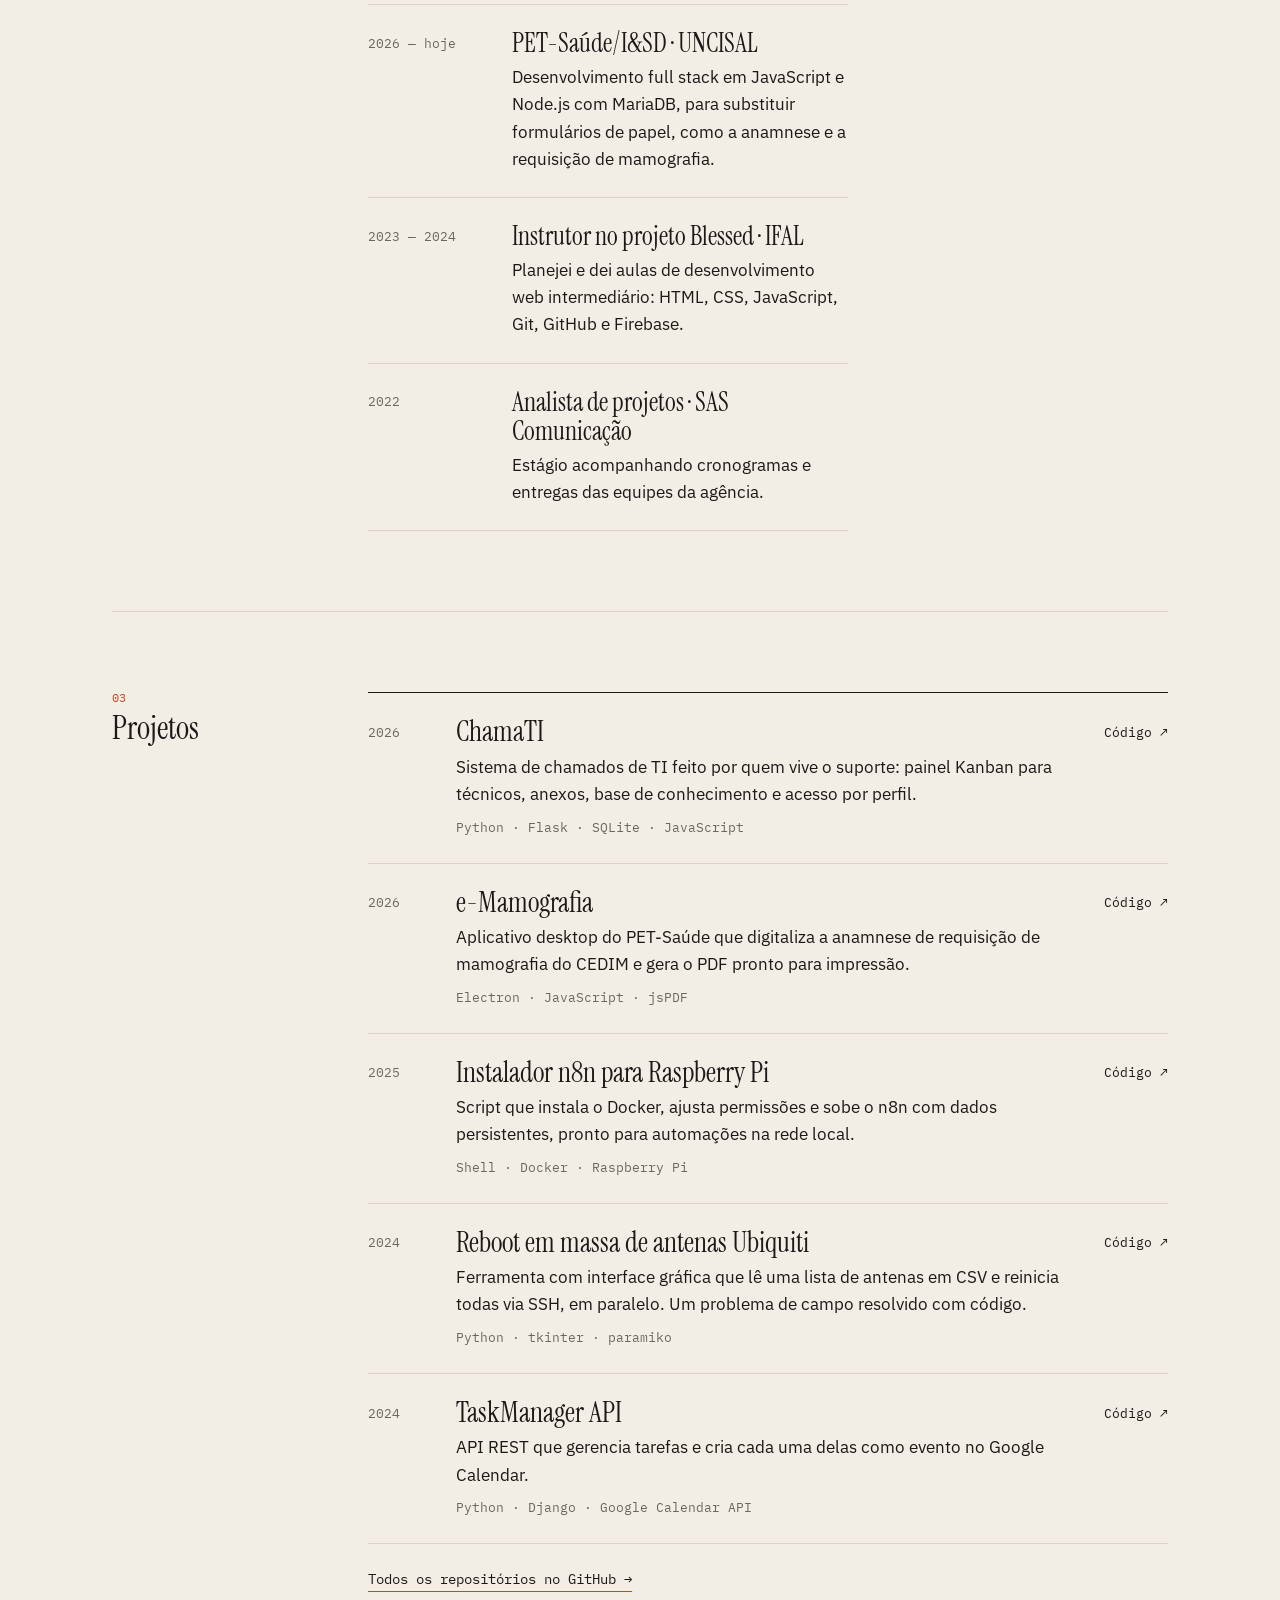
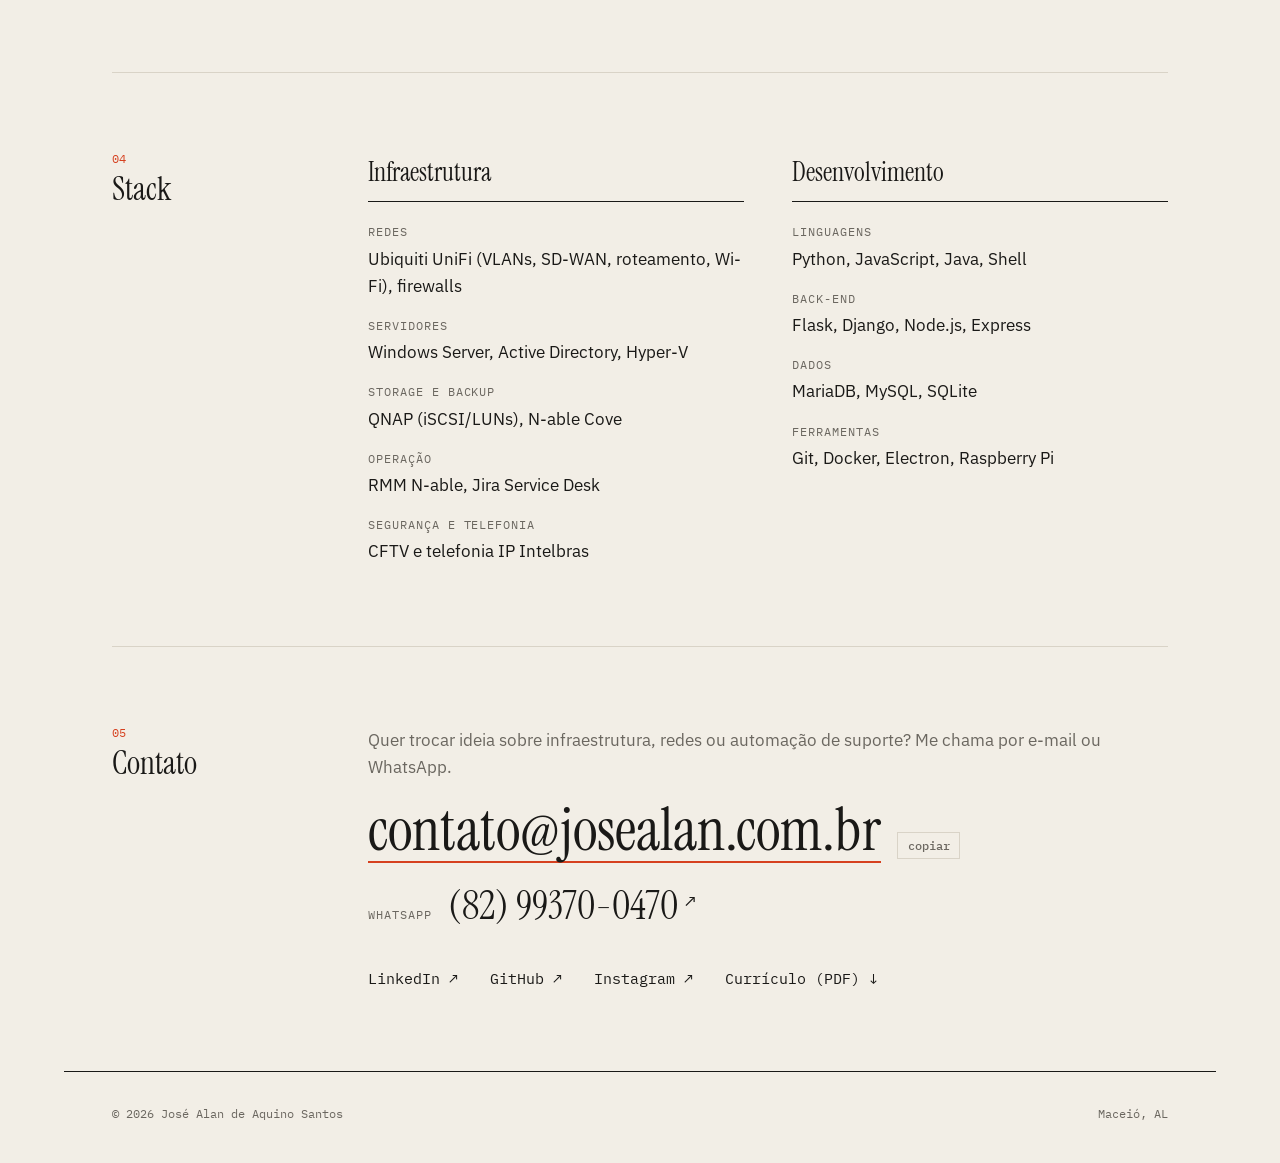
==== commit 44e915c3: "Adiciona WhatsApp, currículo em PDF e simplifica o rodapé - Link wa.me com mensagem pré-preenchida n" ====
--- a/index.html
+++ b/index.html
@@ -240,16 +240,20 @@
     <section id="contato" class="bloco">
       <h2 class="rotulo"><span>05</span>Contato</h2>
       <div class="contato">
-        <p class="contato-chamada">Quer trocar ideia sobre infraestrutura, redes ou automação de suporte? Escreve pra mim.</p>
+        <p class="contato-chamada">Quer trocar ideia sobre infraestrutura, redes ou automação de suporte? Me chama por e-mail ou WhatsApp.</p>
         <div class="email">
           <a href="mailto:contato@josealan.com.br" class="email-link">contato@josealan.com.br</a>
           <button type="button" class="copiar" data-copiar="contato@josealan.com.br">copiar</button>
         </div>
+        <a class="whatsapp" href="https://wa.me/5582993700470?text=Ol%C3%A1%2C%20Alan!%20Vi%20seu%20site%20josealan.com.br%20e%20gostaria%20de%20conversar." target="_blank" rel="noopener">
+          <span class="whatsapp-rotulo">WhatsApp</span>
+          <span class="whatsapp-numero">(82) 99370-0470 <span class="seta" aria-hidden="true">↗</span></span>
+        </a>
         <ul class="redes">
           <li><a href="https://www.linkedin.com/in/josealandeaquinosantos/" target="_blank" rel="noopener">LinkedIn ↗</a></li>
           <li><a href="https://github.com/Alanz0ka" target="_blank" rel="noopener">GitHub ↗</a></li>
           <li><a href="https://www.instagram.com/lanzoka.dev/" target="_blank" rel="noopener">Instagram ↗</a></li>
-          <li><a href="https://drive.google.com/uc?export=download&amp;id=14lm5nJvpUezEFCo9PQNAXVbqBqvDY-wQ" target="_blank" rel="noopener">Currículo ↓</a></li>
+          <li><a href="assets/curriculo-alan-aquino.pdf" target="_blank" rel="noopener">Currículo (PDF) ↓</a></li>
         </ul>
       </div>
     </section>
@@ -258,7 +262,7 @@
 
   <footer class="rodape">
     <span>© <span id="ano">2026</span> José Alan de Aquino Santos</span>
-    <span>HTML e CSS escritos à mão · GitHub Pages</span>
+    <span>Maceió, AL</span>
   </footer>
 
   <script src="script.js" defer></script>
--- a/style.css
+++ b/style.css
@@ -447,6 +447,33 @@
 
 .copiar:hover { color: var(--tinta); border-color: var(--tinta); }
 
+.whatsapp {
+  display: inline-flex;
+  flex-wrap: wrap;
+  align-items: baseline;
+  gap: 0.25rem 1rem;
+  margin-top: 1.25rem;
+  text-decoration: none;
+}
+
+.whatsapp-rotulo {
+  font-family: var(--mono);
+  font-size: 0.75rem;
+  text-transform: uppercase;
+  letter-spacing: 0.08em;
+  color: var(--lapis);
+}
+
+.whatsapp-numero {
+  font-family: var(--serif);
+  font-size: clamp(1.5rem, 4vw, 2.5rem);
+  line-height: 1.1;
+}
+
+.whatsapp-numero .seta { font-family: var(--mono); font-size: 0.45em; vertical-align: 0.6em; }
+
+.whatsapp:hover .whatsapp-numero { color: var(--marca); }
+
 .redes {
   display: flex;
   flex-wrap: wrap;
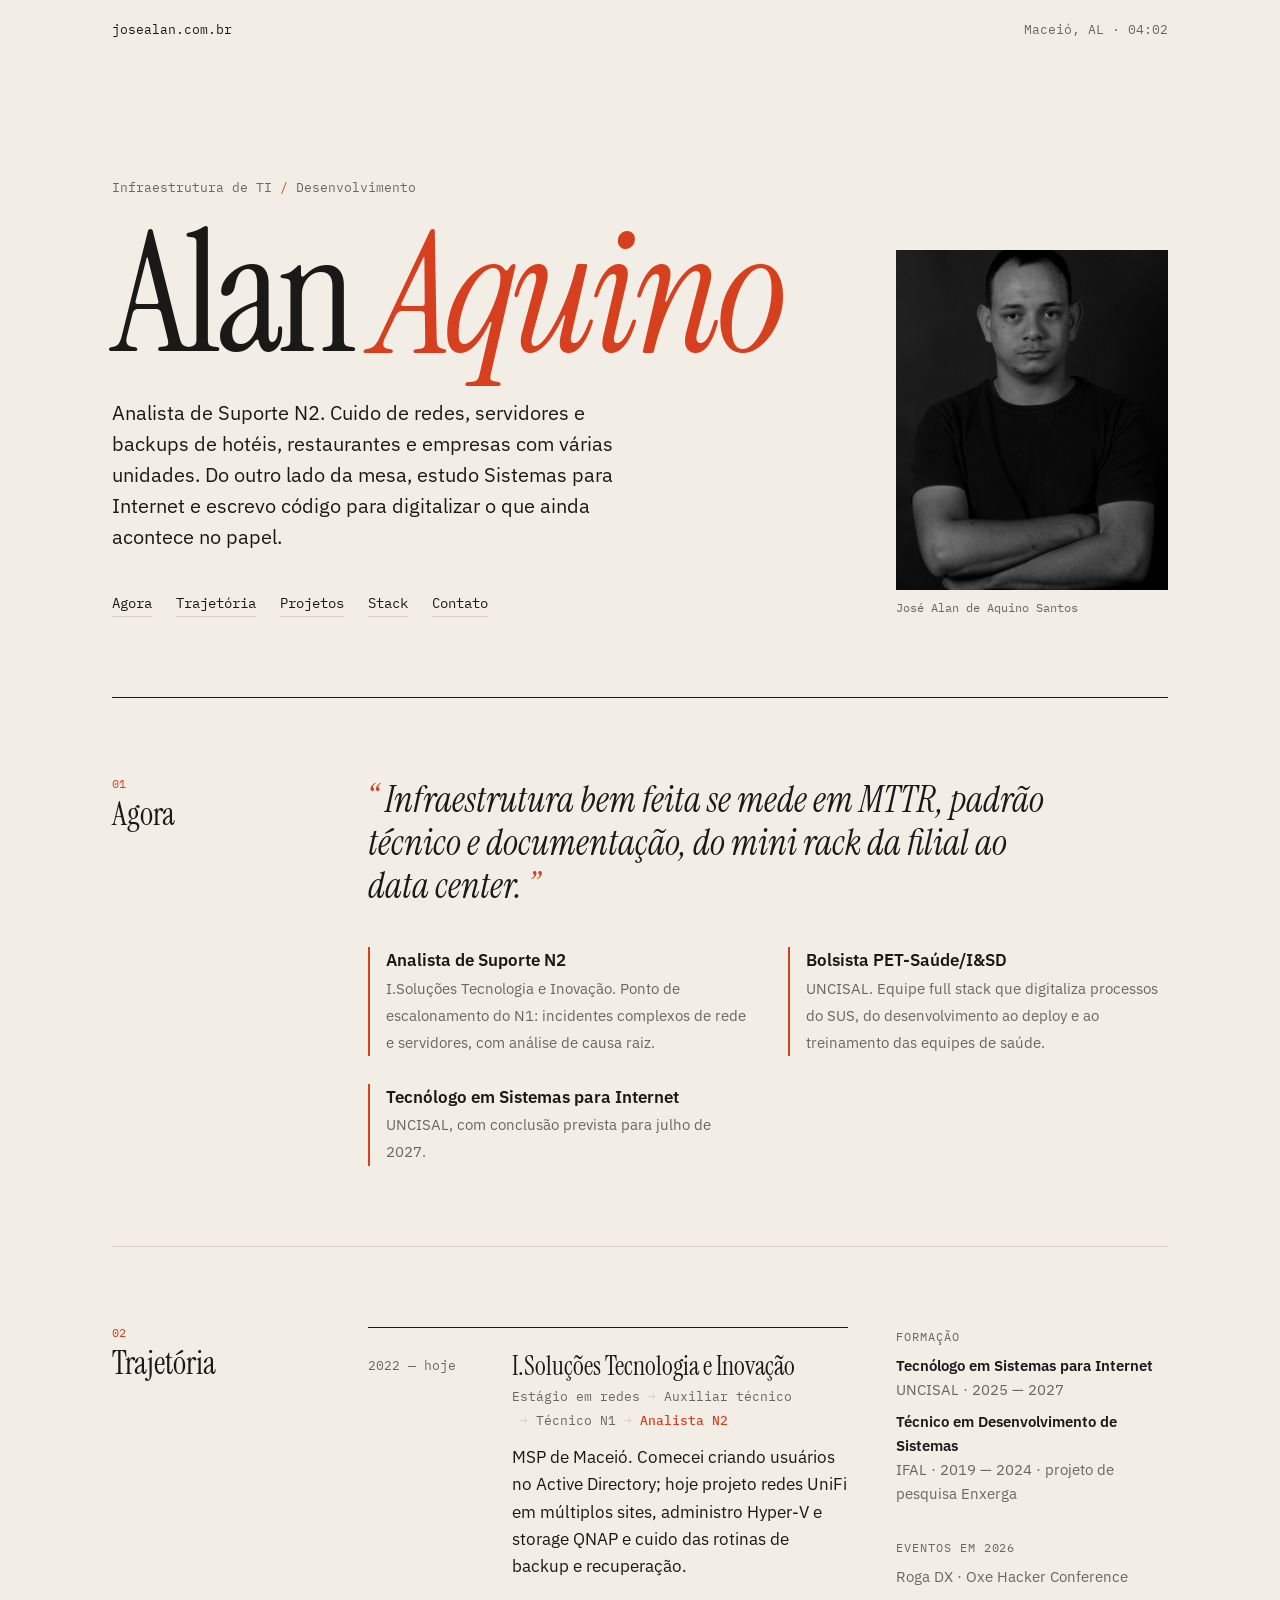
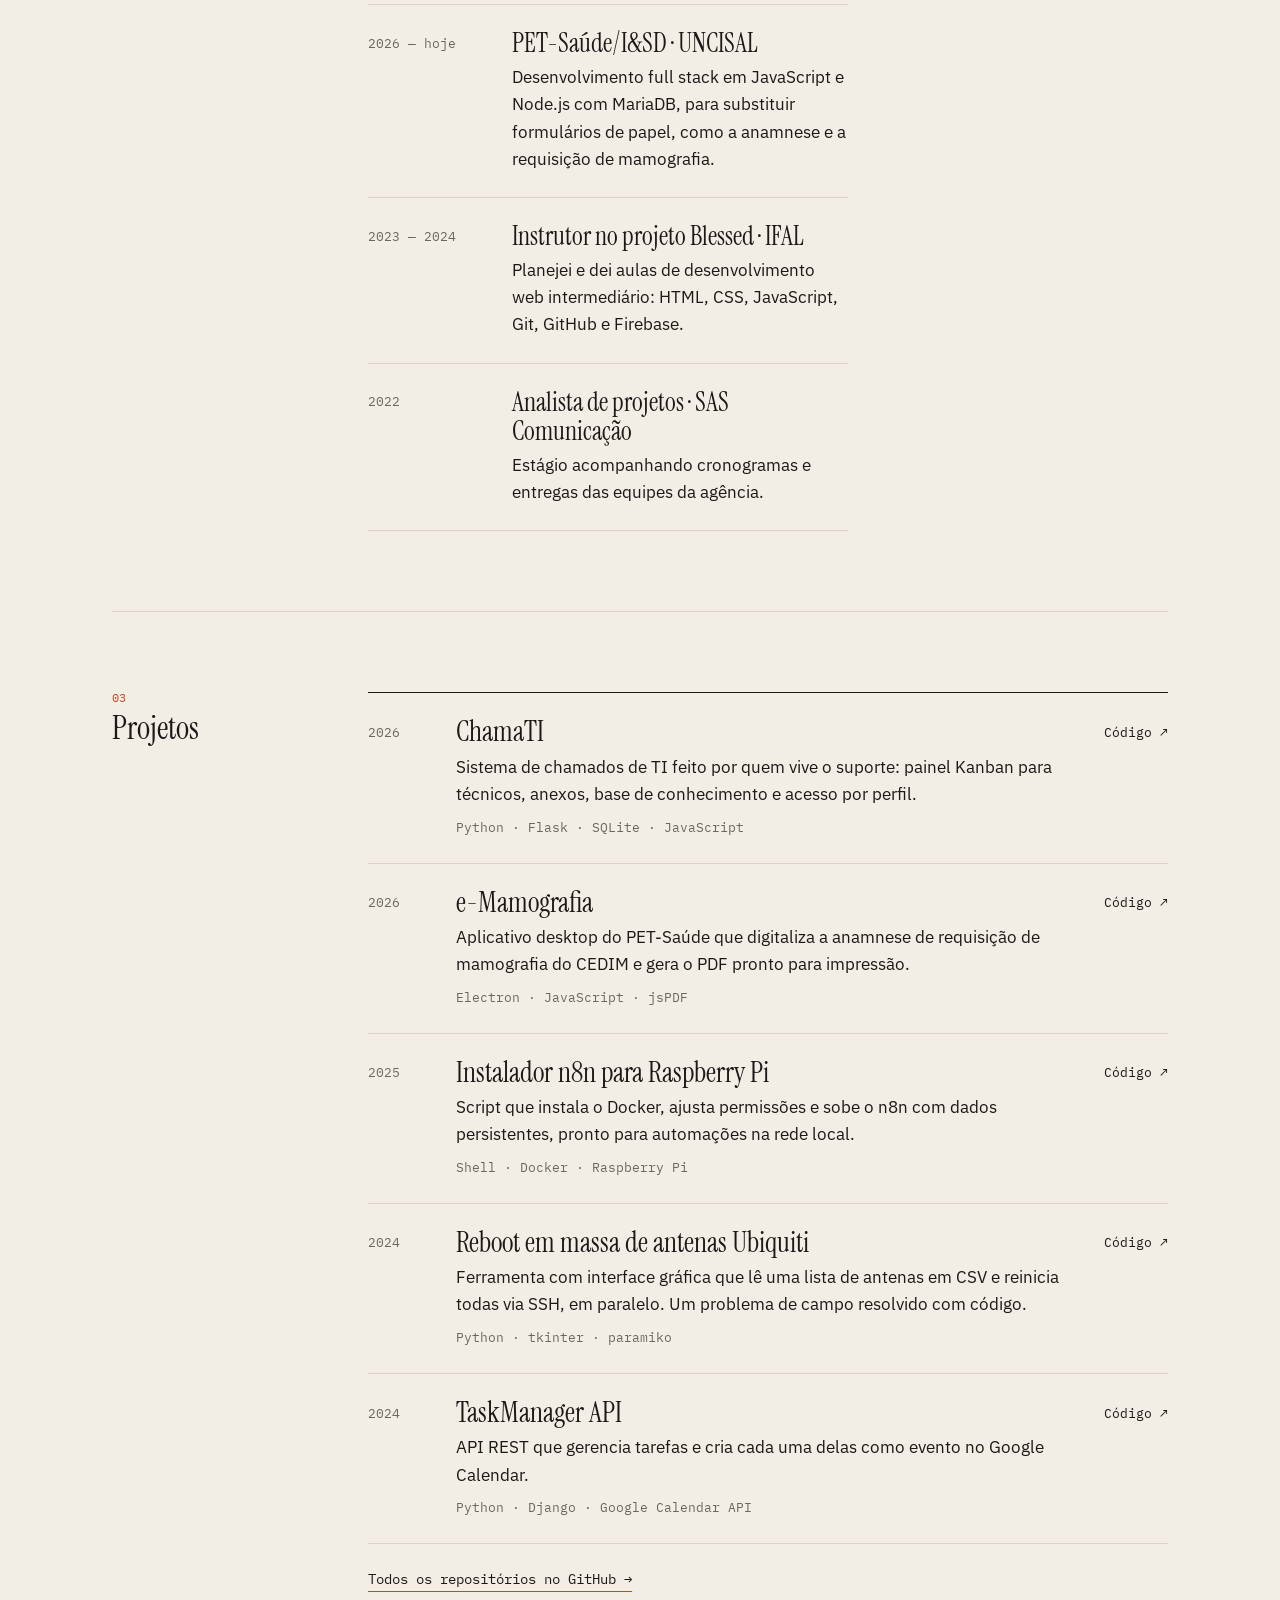
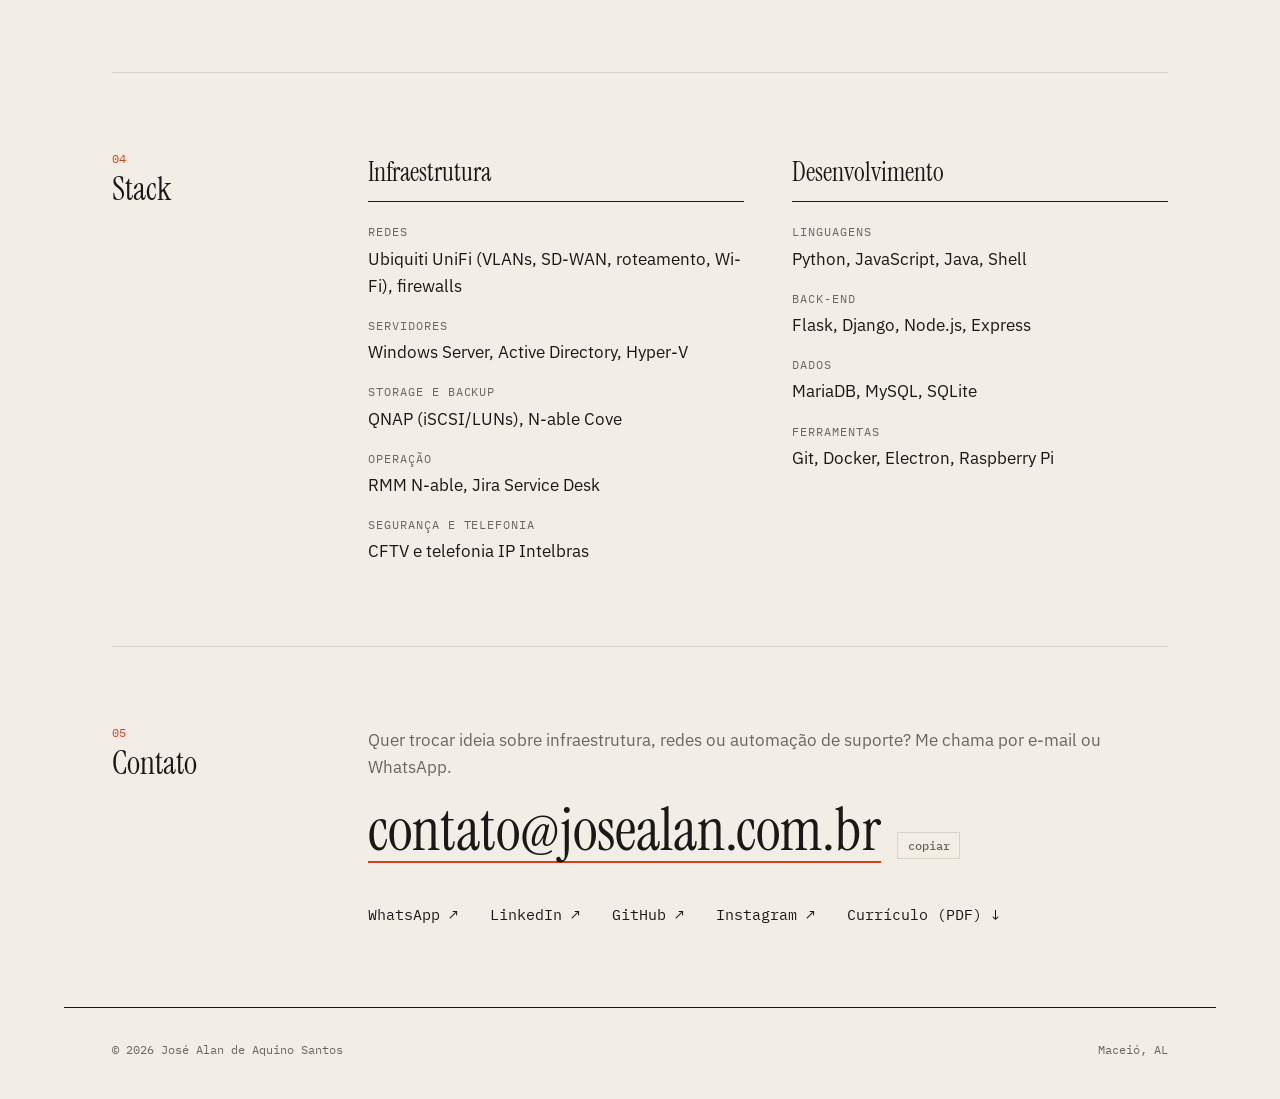
==== commit 125b713a: "Mostra o WhatsApp como link simples junto das redes Co-Authored-By: Claude Opus 5 <noreply@anthropic" ====
--- a/index.html
+++ b/index.html
@@ -245,11 +245,8 @@
           <a href="mailto:contato@josealan.com.br" class="email-link">contato@josealan.com.br</a>
           <button type="button" class="copiar" data-copiar="contato@josealan.com.br">copiar</button>
         </div>
-        <a class="whatsapp" href="https://wa.me/5582993700470?text=Ol%C3%A1%2C%20Alan!%20Vi%20seu%20site%20josealan.com.br%20e%20gostaria%20de%20conversar." target="_blank" rel="noopener">
-          <span class="whatsapp-rotulo">WhatsApp</span>
-          <span class="whatsapp-numero">(82) 99370-0470 <span class="seta" aria-hidden="true">↗</span></span>
-        </a>
         <ul class="redes">
+          <li><a href="https://wa.me/5582993700470?text=Ol%C3%A1%2C%20Alan!%20Vi%20seu%20site%20josealan.com.br%20e%20gostaria%20de%20conversar." target="_blank" rel="noopener">WhatsApp ↗</a></li>
           <li><a href="https://www.linkedin.com/in/josealandeaquinosantos/" target="_blank" rel="noopener">LinkedIn ↗</a></li>
           <li><a href="https://github.com/Alanz0ka" target="_blank" rel="noopener">GitHub ↗</a></li>
           <li><a href="https://www.instagram.com/lanzoka.dev/" target="_blank" rel="noopener">Instagram ↗</a></li>
--- a/style.css
+++ b/style.css
@@ -447,33 +447,6 @@
 
 .copiar:hover { color: var(--tinta); border-color: var(--tinta); }
 
-.whatsapp {
-  display: inline-flex;
-  flex-wrap: wrap;
-  align-items: baseline;
-  gap: 0.25rem 1rem;
-  margin-top: 1.25rem;
-  text-decoration: none;
-}
-
-.whatsapp-rotulo {
-  font-family: var(--mono);
-  font-size: 0.75rem;
-  text-transform: uppercase;
-  letter-spacing: 0.08em;
-  color: var(--lapis);
-}
-
-.whatsapp-numero {
-  font-family: var(--serif);
-  font-size: clamp(1.5rem, 4vw, 2.5rem);
-  line-height: 1.1;
-}
-
-.whatsapp-numero .seta { font-family: var(--mono); font-size: 0.45em; vertical-align: 0.6em; }
-
-.whatsapp:hover .whatsapp-numero { color: var(--marca); }
-
 .redes {
   display: flex;
   flex-wrap: wrap;
